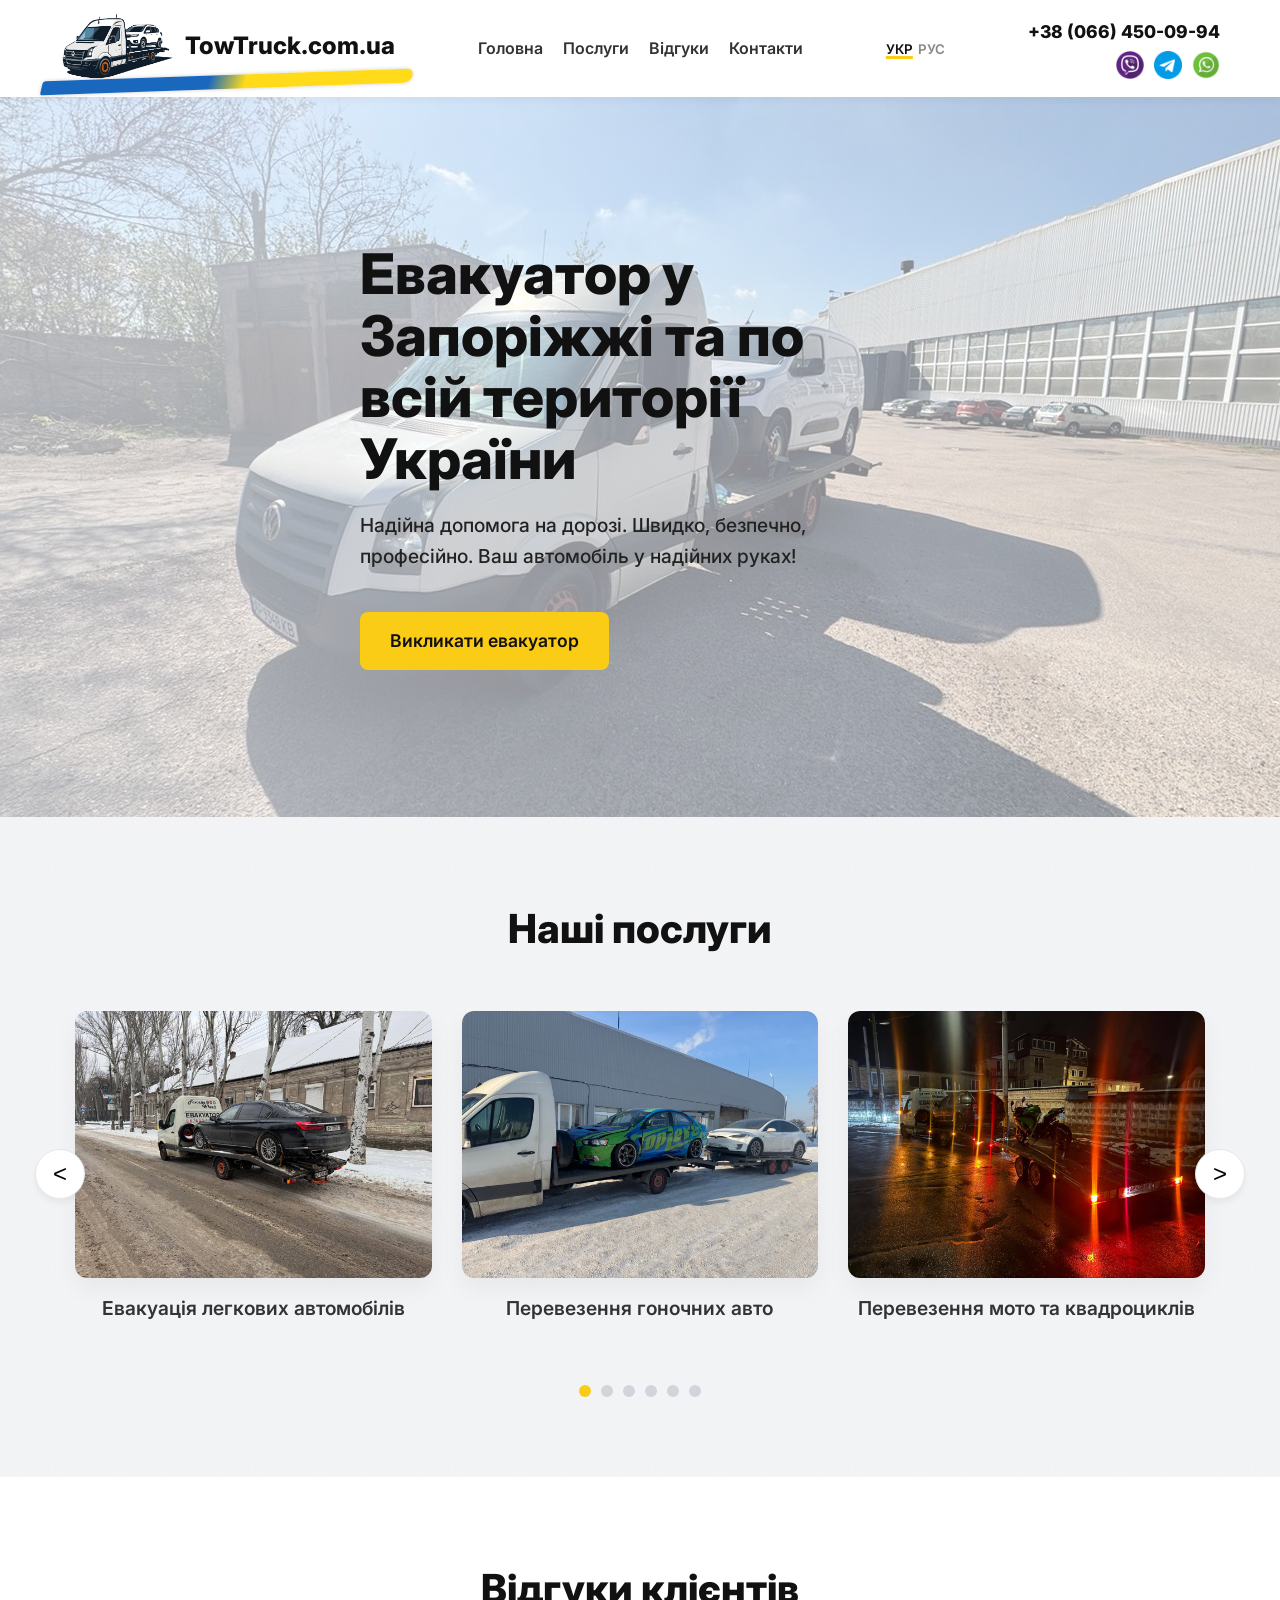
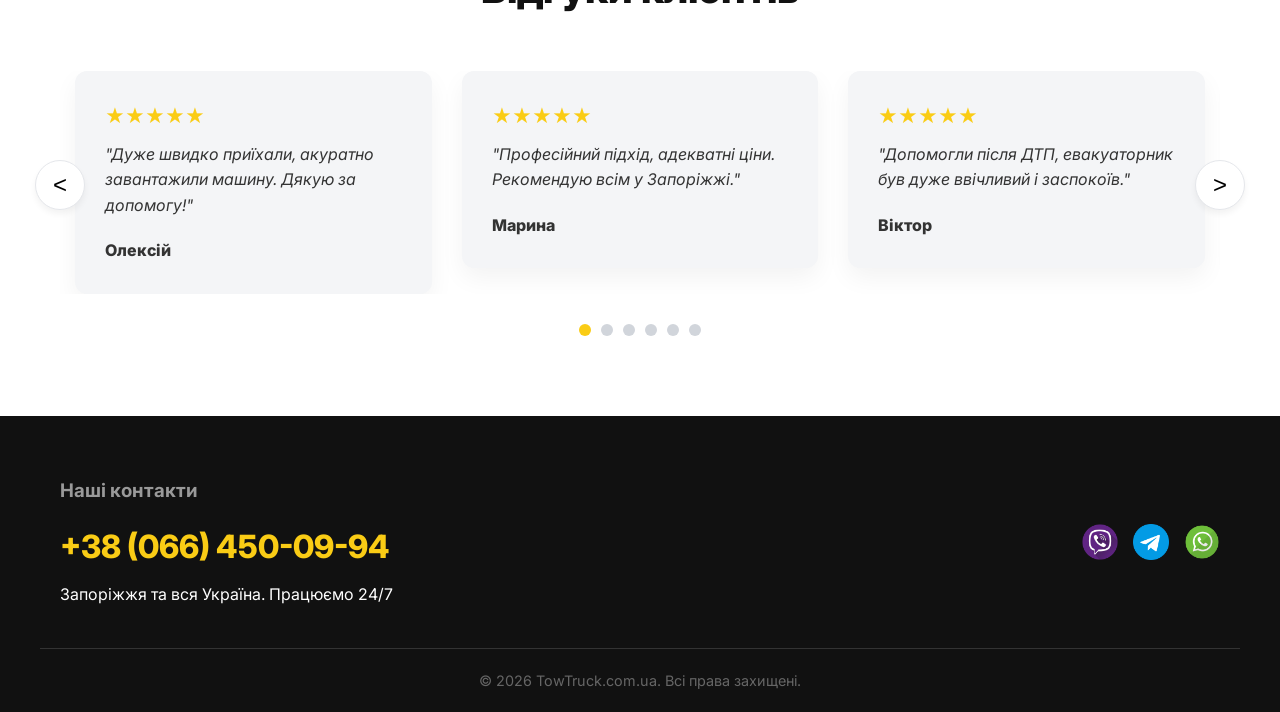
==== index.html @ 2b9e2571 "Add files via upload" ====
<!DOCTYPE html>
<html lang="uk">
<head>
    <meta charset="UTF-8">
    <meta name="viewport" content="width=device-width, initial-scale=1.0">
    <title class="lng-site-title">TowTruck.com.ua - Евакуатор</title>
    <meta name="description" content="Послуги евакуатора в Запоріжжі та Україні. Швидко, недорого, професійно.">
    <link rel="stylesheet" href="css/style.css">
    <link href="https://fonts.googleapis.com/css2?family=Inter:wght@400;600;800&display=swap" rel="stylesheet">
</head>
<body>

    <header class="header">
        <div class="container header-container">
            <a href="#" class="logo-area">
                <img src="img/logo.png" alt="TowTruck Logo" class="logo-img">
                <span class="logo-text">TowTruck.com.ua</span>
                <span class="logo-graffiti"></span>
            </a>
            
            <nav class="nav">
                <a href="#" class="lng-nav-home">Головна</a>
                <a href="#services" class="lng-nav-services">Послуги</a>
                <a href="#reviews" class="lng-nav-reviews">Відгуки</a>
                <a href="#contacts" class="lng-nav-contacts">Контакти</a>
            </nav>

            <div class="lang-switcher">
                <button id="btn-uk" class="lang-btn active">УКР</button>
                <button id="btn-ru" class="lang-btn">РУС</button>
            </div>

            <div class="contacts-block">
                <a href="tel:+380664500994" class="phone-link">+38 (066) 450-09-94</a>
                <div class="social-icons">
                    <a href="viber://chat?number=%2B380664500994" class="social-img-link" aria-label="Viber">
                        <img src="img/viber.png" alt="Viber" class="social-img">
                    </a>
                    <a href="https://t.me/+380664500994" class="social-img-link" aria-label="Telegram" target="_blank">
                        <img src="img/telegram.png" alt="Telegram" class="social-img">
                    </a>
                    <a href="https://wa.me/380664500994" class="social-img-link" aria-label="WhatsApp" target="_blank">
                        <img src="img/whatsapp.png" alt="WhatsApp" class="social-img">
                    </a>
                </div>
            </div>
        </div>
    </header>

    <section class="hero">
        <div class="hero-overlay"></div>
        <div class="container hero-content">
            <h1 class="hero-title lng-hero-title">Евакуатор у Запоріжжі та по всій території України</h1>
            <h2 class="hero-slogan lng-hero-slogan">Надійна допомога на дорозі. Швидко, безпечно, професійно. Ваш автомобіль у надійних руках!</h2>
            <a href="tel:+380664500994" class="btn btn-primary lng-hero-btn">Викликати евакуатор</a>
        </div>
    </section>

    <section id="services" class="services">
        <div class="container">
            <h2 class="section-title lng-services-title">Наші послуги</h2>
            
            <div class="slider-container" data-slides-desktop="3" data-slides-tablet="2" data-slides-mobile="1">
                <button class="slider-arrow prev slider-prev">&lt;</button>
                <div class="slider-wrapper">
                    <div class="slider-track">
                        
                        <div class="slide">
                            <div class="slide-img">
                                <img src="img/evakuaciya-legkovyh-avto.jpg" alt="Евакуація легкових автомобілів">
                            </div>
                            <h3 class="slide-title lng-srv-1">Евакуація легкових автомобілів</h3>
                        </div>
                        
                        <div class="slide">
                            <div class="slide-img">
                                <img src="img/perevozka-gonochnyh-avto.jpg" alt="Перевезення гоночних авто">
                            </div>
                            <h3 class="slide-title lng-srv-2">Перевезення гоночних авто</h3>
                        </div>
                        
                        <div class="slide">
                            <div class="slide-img">
                                <img src="img/perevozka-moto-i-kvadrociklov.jpg" alt="Перевезення мото та квадроциклів">
                            </div>
                            <h3 class="slide-title lng-srv-3">Перевезення мото та квадроциклів</h3>
                        </div>
                        
                        <div class="slide">
                            <div class="slide-img">
                                <img src="img/perevozka-elektromobiley.jpg" alt="Перевезення електромобілів">
                            </div>
                            <h3 class="slide-title lng-srv-4">Перевезення електромобілів до зарядної станції</h3>
                        </div>

                        <div class="slide">
                            <div class="slide-img">
                                <img src="img/perevozka-mikroavtobusov.jpg" alt="Перевезення мікроавтобусів">
                            </div>
                            <h3 class="slide-title lng-srv-5">Перевезення мікроавтобусів</h3>
                        </div>

                        <div class="slide">
                            <div class="slide-img">
                                <img src="img/evakuaciya-avto-posle-dtp.jpg" alt="Евакуація авто після ДТП">
                            </div>
                            <h3 class="slide-title lng-srv-6">Евакуація авто після ДТП</h3>
                        </div>

                    </div>
                </div>
                <button class="slider-arrow next slider-next">&gt;</button>
            </div>
            
            <div class="slider-dots"></div>
        </div>
    </section>

    <section id="reviews" class="reviews">
        <div class="container">
            <h2 class="section-title lng-reviews-title">Відгуки клієнтів</h2>
            
            <div class="slider-container" data-slides-desktop="3" data-slides-tablet="2" data-slides-mobile="1">
                <button class="slider-arrow prev slider-prev">&lt;</button>
                <div class="slider-wrapper">
                    <div class="slider-track">
                        
                        <div class="slide">
                            <div class="review-card">
                                <div class="review-stars">★★★★★</div>
                                <p class="review-text lng-review-1-text">"Дуже швидко приїхали, акуратно завантажили машину. Дякую за допомогу!"</p>
                                <p class="review-author lng-review-1-author">Олексій</p>
                            </div>
                        </div>
                        
                        <div class="slide">
                            <div class="review-card">
                                <div class="review-stars">★★★★★</div>
                                <p class="review-text lng-review-2-text">"Професійний підхід, адекватні ціни. Рекомендую всім у Запоріжжі."</p>
                                <p class="review-author lng-review-2-author">Марина</p>
                            </div>
                        </div>
                        
                        <div class="slide">
                            <div class="review-card">
                                <div class="review-stars">★★★★★</div>
                                <p class="review-text lng-review-3-text">"Допомогли після ДТП, евакуаторник був дуже ввічливий і заспокоїв."</p>
                                <p class="review-author lng-review-3-author">Віктор</p>
                            </div>
                        </div>

                        <div class="slide">
                            <div class="review-card">
                                <div class="review-stars">★★★★★</div>
                                <p class="review-text lng-review-4-text">"Витягли машину з кювету вночі. Величезне спасибі за оперативність!"</p>
                                <p class="review-author lng-review-4-author">Дмитро</p>
                            </div>
                        </div>

                        <div class="slide">
                            <div class="review-card">
                                <div class="review-stars">★★★★★</div>
                                <p class="review-text lng-review-5-text">"Швидка подача, водій знає свою справу. Ціна приємно здивувала."</p>
                                <p class="review-author lng-review-5-author">Олена</p>
                            </div>
                        </div>

                        <div class="slide">
                            <div class="review-card">
                                <div class="review-stars">★★★★★</div>
                                <p class="review-text lng-review-6-text">"Перевозили мікроавтобус до СТО. Все пройшло гладко та без проблем."</p>
                                <p class="review-author lng-review-6-author">Андрій</p>
                            </div>
                        </div>

                    </div>
                </div>
                <button class="slider-arrow next slider-next">&gt;</button>
            </div>
            
            <div class="slider-dots"></div>
        </div>
    </section>

    <footer id="contacts" class="footer">
        <div class="container footer-container">
            <div class="footer-info">
                <h3 class="lng-footer-contacts">Наші контакти</h3>
                <a href="tel:+380664500994" class="phone-link-large">+38 (066) 450-09-94</a>
                <p>Запоріжжя та вся Україна. Працюємо 24/7</p>
            </div>
            <div class="footer-social">
                <a href="viber://chat?number=%2B380664500994" class="social-img-link"><img src="img/viber.png" alt="Viber" class="social-img"></a>
                <a href="https://t.me/+380664500994" class="social-img-link" target="_blank"><img src="img/telegram.png" alt="Telegram" class="social-img"></a>
                <a href="https://wa.me/380664500994" class="social-img-link" target="_blank"><img src="img/whatsapp.png" alt="WhatsApp" class="social-img"></a>
            </div>
        </div>
        <div class="copyright">
            <p>&copy; 2026 TowTruck.com.ua. Всі права захищені.</p>
        </div>
    </footer>

    <script src="js/lang.js"></script>
    <script src="js/script.js"></script>
</body>
</html>
---- css/style.css ----
:root {
    --bg-color: #f4f5f7; /* Светло-серый, похожий на асфальт */
    --text-color: #333333;
    --primary-color: #facc15; /* Желтый цвет типичный для эвакуаторов/помощи */
    --primary-hover: #eab308;
    --white: #ffffff;
    --border-color: #e5e7eb;
    --card-shadow: 0 10px 25px rgba(0,0,0,0.05);
    
    /* Social Colors */
    --viber-color: #7360f2;
    --telegram-color: #0088cc;
    --whatsapp-color: #25d366;
}

* {
    margin: 0;
    padding: 0;
    box-sizing: border-box;
}

body {
    font-family: 'Inter', sans-serif;
    background-color: var(--bg-color);
    color: var(--text-color);
    line-height: 1.6;
    background-image: url("data:image/svg+xml,%3Csvg width='100' height='100' viewBox='0 0 100 100' xmlns='http://www.w3.org/2000/svg'%3E%3Cfilter id='noise'%3E%3CfeTurbulence type='fractalNoise' baseFrequency='0.8' numOctaves='4' stitchTiles='stitch'/%3E%3C/filter%3E%3Crect width='100' height='100' filter='url(%23noise)' opacity='0.05'/%3E%3C/svg%3E");
    /* Легкий текстурный фон асфальта SVG */
}

a {
    text-decoration: none;
    color: inherit;
}

.container {
    width: 100%;
    max-width: 1200px;
    margin: 0 auto;
    padding: 0 20px;
}

/* Header */
.header {
    background-color: rgba(255, 255, 255, 0.95);
    backdrop-filter: blur(10px);
    position: sticky;
    top: 0;
    z-index: 100;
    box-shadow: 0 2px 10px rgba(0,0,0,0.05);
    padding: 10px 0;
}

.header-container {
    display: flex;
    justify-content: space-between;
    align-items: center;
}

.logo-area {
    display: flex;
    align-items: center;
    gap: 10px;
    position: relative;
    padding-bottom: 5px;
    text-decoration: none;
}

.logo-graffiti {
    position: absolute;
    bottom: -2px;
    left: -5%;
    width: 110%;
    height: 14px;
    /* Ярко синяя слева, ярко желтая справа */
    background: linear-gradient(95deg, #0057b7 45%, #ffd700 55%);
    transform: skewX(-15deg) rotate(-2deg);
    border-radius: 3px 8px 8px 3px;
    opacity: 0.9;
    box-shadow: 0 0 4px rgba(0,0,0,0.2);
    z-index: -1;
}

.logo-img {
    height: 4.5rem;
    width: auto;
    object-fit: contain;
}

.logo-text {
    font-size: 1.5rem;
    font-weight: 800;
    color: #111;
}

.nav {
    display: flex;
    gap: 20px;
}

.nav a {
    font-weight: 600;
    transition: color 0.3s;
}

.nav a:hover {
    color: var(--primary-hover);
}

.lang-switcher {
    display: flex;
    gap: 5px;
}

.lang-btn {
    background: none;
    border: none;
    cursor: pointer;
    font-weight: 600;
    font-family: 'Inter', sans-serif;
    color: #888;
    transition: color 0.3s;
}

.lang-btn.active {
    color: #111;
    text-decoration: underline;
    text-decoration-color: var(--primary-color);
    text-decoration-thickness: 3px;
}

.contacts-block {
    display: flex;
    flex-direction: column;
    align-items: flex-end;
}

.phone-link {
    font-weight: 800;
    font-size: 1.1rem;
    color: #111;
}

.social-icons {
    display: flex;
    gap: 10px;
    margin-top: 5px;
}

.social-img-link {
    display: flex;
    align-items: center;
    justify-content: center;
    transition: transform 0.3s;
}

.social-img-link:hover {
    transform: scale(1.1);
}

.social-img {
    width: 28px;
    height: 28px;
    object-fit: contain;
}

/* Hero Section */
.hero {
    position: relative;
    height: 80vh;
    min-height: 500px;
    display: flex;
    align-items: center;
    background-image: url('../img/evakuator-zaporozhye-ukraina-bg.jpg');
    background-size: cover;
    background-position: center;
}

.hero-overlay {
    position: absolute;
    top: 0; left: 0; right: 0; bottom: 0;
    /* Уменьшено на 30%: 0.95 -> ~0.665, 0.7 -> ~0.49 */
    background: linear-gradient(to right, rgba(255,255,255,0.665) 0%, rgba(255,255,255,0.49) 100%);
    /* Светлое затенение для соответствия светлой теме */
}

.hero-content {
    position: relative;
    z-index: 1;
    max-width: 600px;
}

.hero-title {
    font-size: 3.5rem;
    font-weight: 800;
    line-height: 1.1;
    margin-bottom: 20px;
    color: #111;
}

.hero-slogan {
    font-size: 1.2rem;
    font-weight: 500;
    margin-bottom: 40px;
    color: #222;
}

.btn {
    display: inline-block;
    padding: 15px 30px;
    font-size: 1.1rem;
    font-weight: 600;
    border-radius: 8px;
    transition: background-color 0.3s, transform 0.2s;
    cursor: pointer;
    text-align: center;
    border: none;
}

.btn-primary {
    background-color: var(--primary-color);
    color: #111;
}

.btn-primary:hover {
    background-color: var(--primary-hover);
    transform: translateY(-2px);
}

/* Sections */
section {
    padding: 80px 0;
}

.section-title {
    text-align: center;
    font-size: 2.5rem;
    font-weight: 800;
    margin-bottom: 50px;
    color: #111;
}

/* Slider */
.slider-container {
    position: relative;
    display: flex;
    align-items: center;
}

.slider-wrapper {
    overflow: hidden;
    width: 100%;
}

.slider-track {
    display: flex;
    transition: transform 0.5s ease-in-out;
}

.slide {
    min-width: 33.333%;
    padding: 0 15px;
}

.slide-img {
    border-radius: 12px;
    overflow: hidden;
    margin-bottom: 15px;
    box-shadow: var(--card-shadow);
    background: var(--white);
    aspect-ratio: 4/3;
}

.slide-img img {
    width: 100%;
    height: 100%;
    object-fit: cover;
    transition: transform 0.3s;
}

.slide:hover .slide-img img {
    transform: scale(1.05);
}

.slide-title {
    font-size: 1.2rem;
    font-weight: 600;
    text-align: center;
}

.slider-arrow {
    background: var(--white);
    border: 1px solid var(--border-color);
    width: 50px;
    height: 50px;
    border-radius: 50%;
    display: flex;
    align-items: center;
    justify-content: center;
    cursor: pointer;
    font-size: 1.5rem;
    box-shadow: 0 4px 6px rgba(0,0,0,0.05);
    z-index: 10;
    transition: background 0.3s, color 0.3s;
    position: absolute;
    top: 40%;
}

.slider-arrow:hover {
    background: var(--primary-color);
    border-color: var(--primary-color);
}

.slider-arrow.prev { left: -25px; }
.slider-arrow.next { right: -25px; }

.slider-dots {
    display: flex;
    justify-content: center;
    gap: 10px;
    margin-top: 30px;
}

.dot {
    width: 12px;
    height: 12px;
    border-radius: 50%;
    background-color: #d1d5db;
    cursor: pointer;
    transition: background 0.3s;
}

.dot.active {
    background-color: var(--primary-color);
}

/* Reviews */
.reviews {
    background-color: var(--white);
}

.review-card {
    background: var(--bg-color);
    padding: 30px;
    border-radius: 12px;
    box-shadow: var(--card-shadow);
}

.review-stars {
    color: var(--primary-color);
    font-size: 1.2rem;
    margin-bottom: 10px;
}

.review-text {
    font-style: italic;
    margin-bottom: 20px;
}

.review-author {
    font-weight: 800;
}

/* Footer */
.footer {
    background-color: #111;
    color: #fff;
    padding: 60px 0 20px;
}

.footer-container {
    display: flex;
    justify-content: space-between;
    align-items: center;
    border-bottom: 1px solid #333;
    padding-bottom: 40px;
    margin-bottom: 20px;
}

.footer-info h3 {
    margin-bottom: 15px;
    color: #999;
}

.phone-link-large {
    display: block;
    font-size: 2rem;
    font-weight: 800;
    margin-bottom: 10px;
    color: var(--primary-color);
}

.footer-social {
    display: flex;
    gap: 15px;
}

.footer-social .social-img {
    width: 36px;
    height: 36px;
    object-fit: contain;
}

.copyright {
    text-align: center;
    color: #666;
    font-size: 0.9rem;
}

/* Responsive */
@media (max-width: 992px) {
    .slide { min-width: 50%; }
    .hero-title { font-size: 2.5rem; }
}

@media (max-width: 768px) {
    .header-container { flex-direction: column; gap: 15px; }
    .nav { margin-bottom: 10px; flex-wrap: wrap; justify-content: center; }
    .contacts-block { align-items: center; }
    .slide { min-width: 100%; }
    .slider-arrow { display: none; }
    .footer-container { flex-direction: column; text-align: center; gap: 30px; }
}
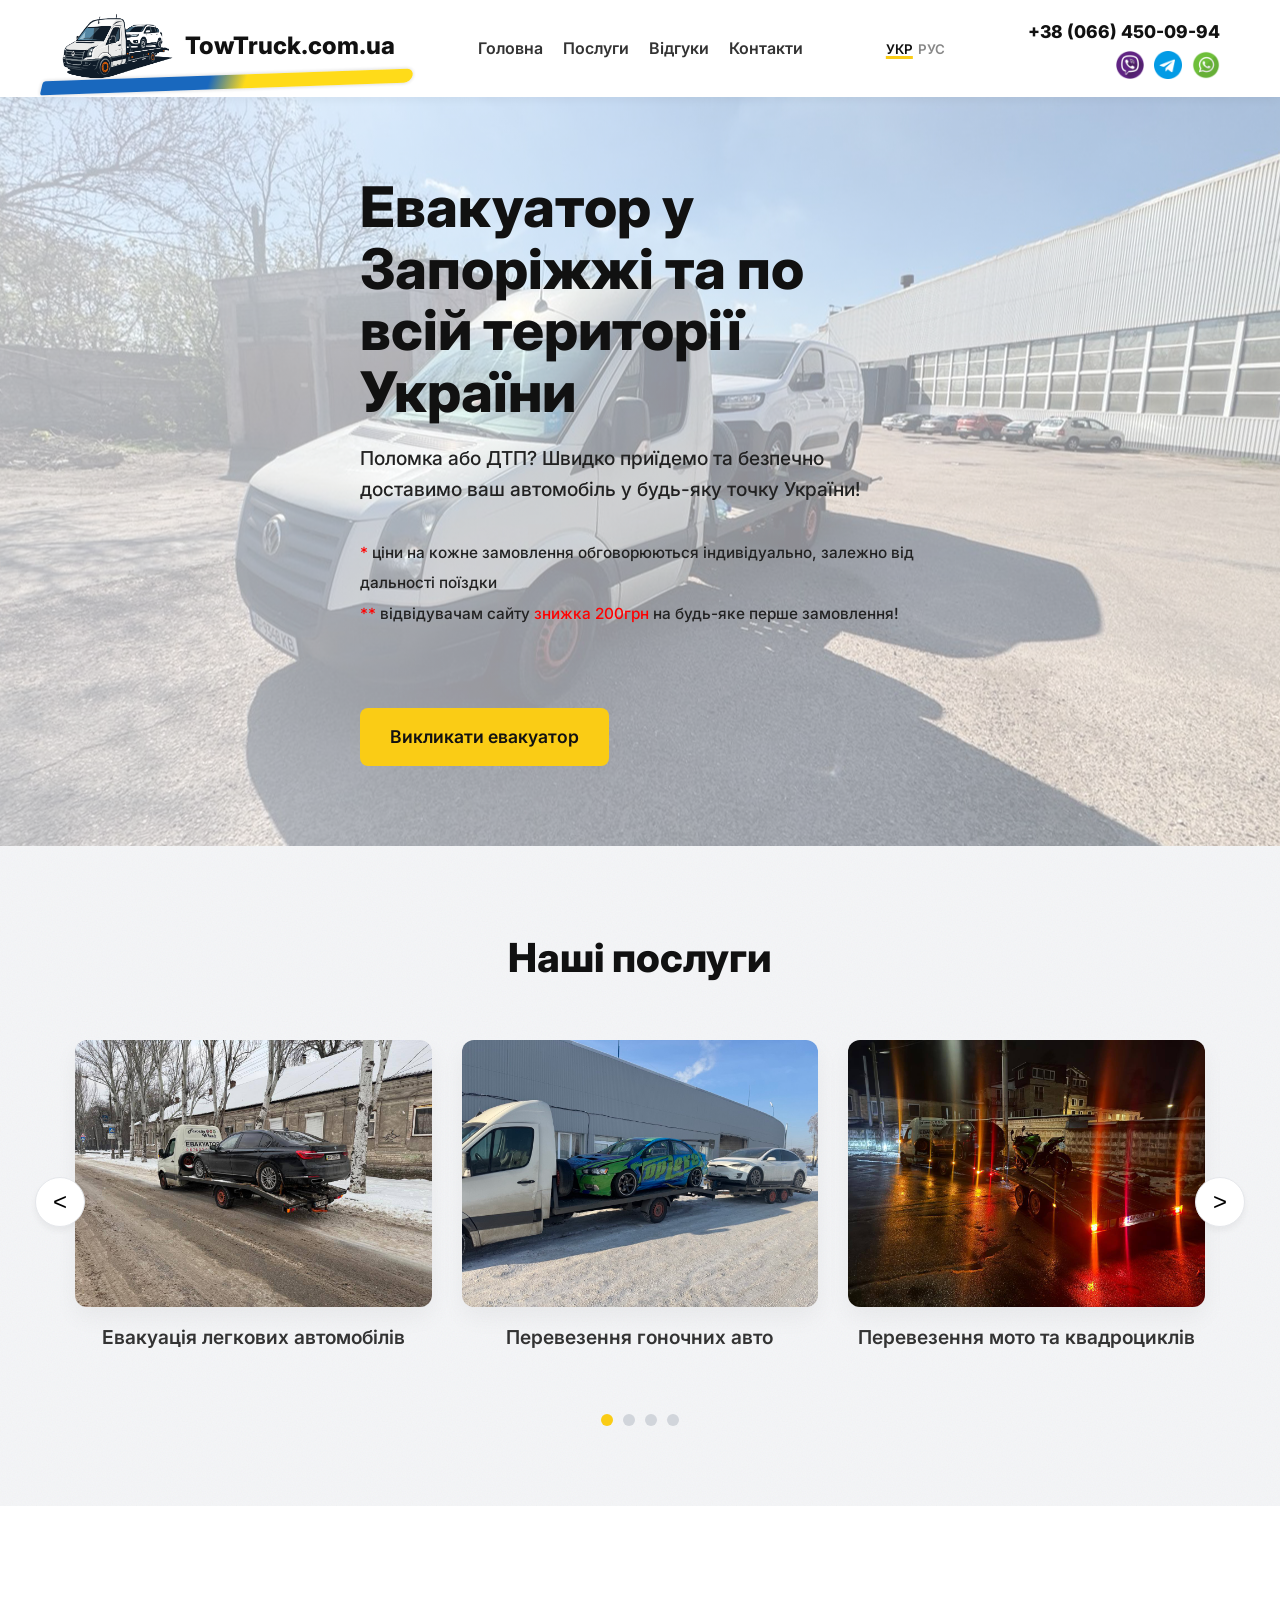
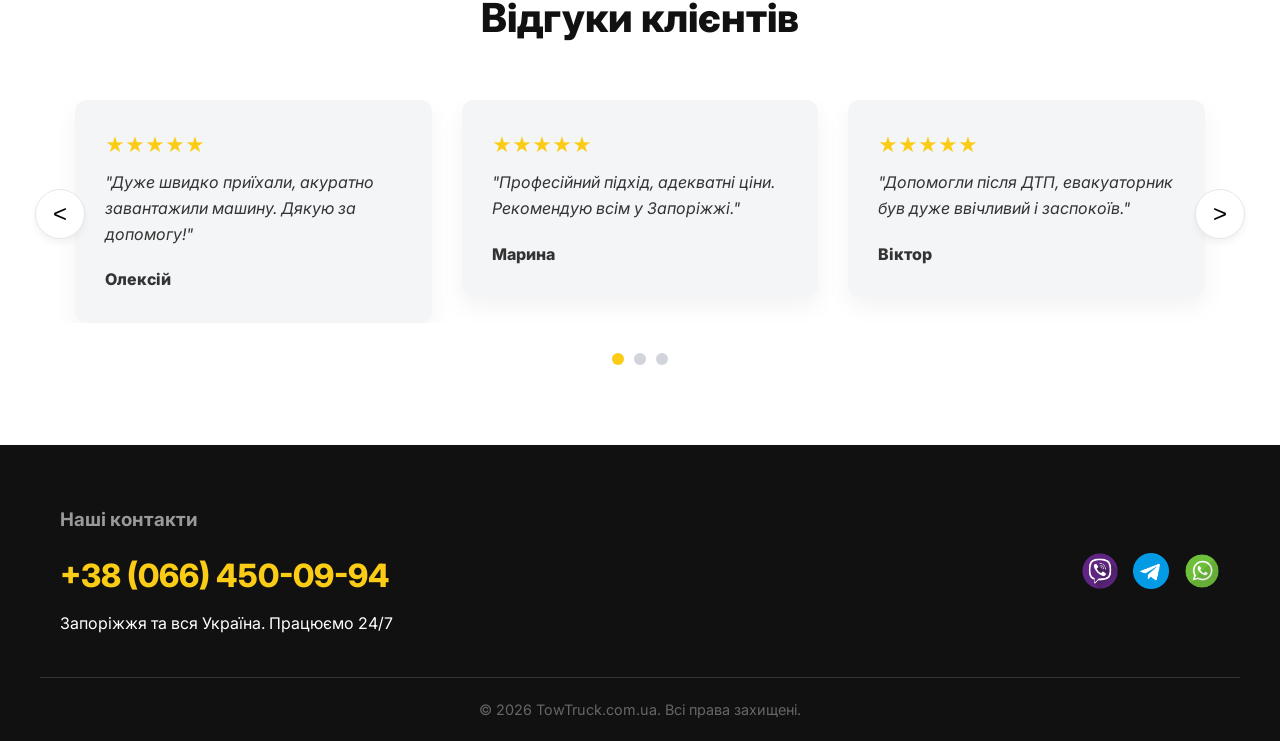
==== commit d6e46103: "Add files via upload" ====
--- a/index.html
+++ b/index.html
@@ -51,7 +51,7 @@
         <div class="hero-overlay"></div>
         <div class="container hero-content">
             <h1 class="hero-title lng-hero-title">Евакуатор у Запоріжжі та по всій території України</h1>
-            <h2 class="hero-slogan lng-hero-slogan">Надійна допомога на дорозі. Швидко, безпечно, професійно. Ваш автомобіль у надійних руках!</h2>
+            <h2 class="hero-slogan lng-hero-slogan">Поломка або ДТП? Швидко приїдемо та безпечно доставимо ваш автомобіль у будь-яку точку України!<br><br><span style="font-size: 0.8em;"><span style="color: red;">*</span> ціни на кожне замовлення обговорюються індивідуально, залежно від дальності поїздки<br><span style="color: red;">**</span> відвідувачам сайту <span style="color: red;">знижка 200грн</span> на будь-яке перше замовлення!</span></h2>
             <a href="tel:+380664500994" class="btn btn-primary lng-hero-btn">Викликати евакуатор</a>
         </div>
     </section>
@@ -152,14 +152,6 @@
                         <div class="slide">
                             <div class="review-card">
                                 <div class="review-stars">★★★★★</div>
-                                <p class="review-text lng-review-4-text">"Витягли машину з кювету вночі. Величезне спасибі за оперативність!"</p>
-                                <p class="review-author lng-review-4-author">Дмитро</p>
-                            </div>
-                        </div>
-
-                        <div class="slide">
-                            <div class="review-card">
-                                <div class="review-stars">★★★★★</div>
                                 <p class="review-text lng-review-5-text">"Швидка подача, водій знає свою справу. Ціна приємно здивувала."</p>
                                 <p class="review-author lng-review-5-author">Олена</p>
                             </div>
--- a/css/style.css
+++ b/css/style.css
@@ -49,6 +49,7 @@
     z-index: 100;
     box-shadow: 0 2px 10px rgba(0,0,0,0.05);
     padding: 10px 0;
+    transition: transform 0.3s ease;
 }
 
 .header-container {
@@ -167,10 +168,8 @@
 /* Hero Section */
 .hero {
     position: relative;
-    height: 80vh;
-    min-height: 500px;
-    display: flex;
-    align-items: center;
+    padding-top: 80px;
+    padding-bottom: 80px;
     background-image: url('../img/evakuator-zaporozhye-ukraina-bg.jpg');
     background-size: cover;
     background-position: center;
@@ -188,6 +187,7 @@
     position: relative;
     z-index: 1;
     max-width: 600px;
+    margin: 0 auto;
 }
 
 .hero-title {
@@ -201,7 +201,7 @@
 .hero-slogan {
     font-size: 1.2rem;
     font-weight: 500;
-    margin-bottom: 40px;
+    margin-bottom: 80px;
     color: #222;
 }
 
@@ -250,6 +250,7 @@
 .slider-wrapper {
     overflow: hidden;
     width: 100%;
+    touch-action: pan-y;
 }
 
 .slider-track {
@@ -276,6 +277,8 @@
     height: 100%;
     object-fit: cover;
     transition: transform 0.3s;
+    user-select: none;
+    -webkit-user-drag: none;
 }
 
 .slide:hover .slide-img img {
@@ -306,7 +309,14 @@
     top: 40%;
 }
 
-.slider-arrow:hover {
+@media (hover: hover) {
+    .slider-arrow:hover {
+        background: var(--primary-color);
+        border-color: var(--primary-color);
+    }
+}
+
+.slider-arrow:active {
     background: var(--primary-color);
     border-color: var(--primary-color);
 }
@@ -418,6 +428,12 @@
     .nav { margin-bottom: 10px; flex-wrap: wrap; justify-content: center; }
     .contacts-block { align-items: center; }
     .slide { min-width: 100%; }
-    .slider-arrow { display: none; }
+    .slider-arrow {
+        width: 40px;
+        height: 40px;
+        font-size: 1.2rem;
+    }
+    .slider-arrow.prev { left: -10px; }
+    .slider-arrow.next { right: -10px; }
     .footer-container { flex-direction: column; text-align: center; gap: 30px; }
 }
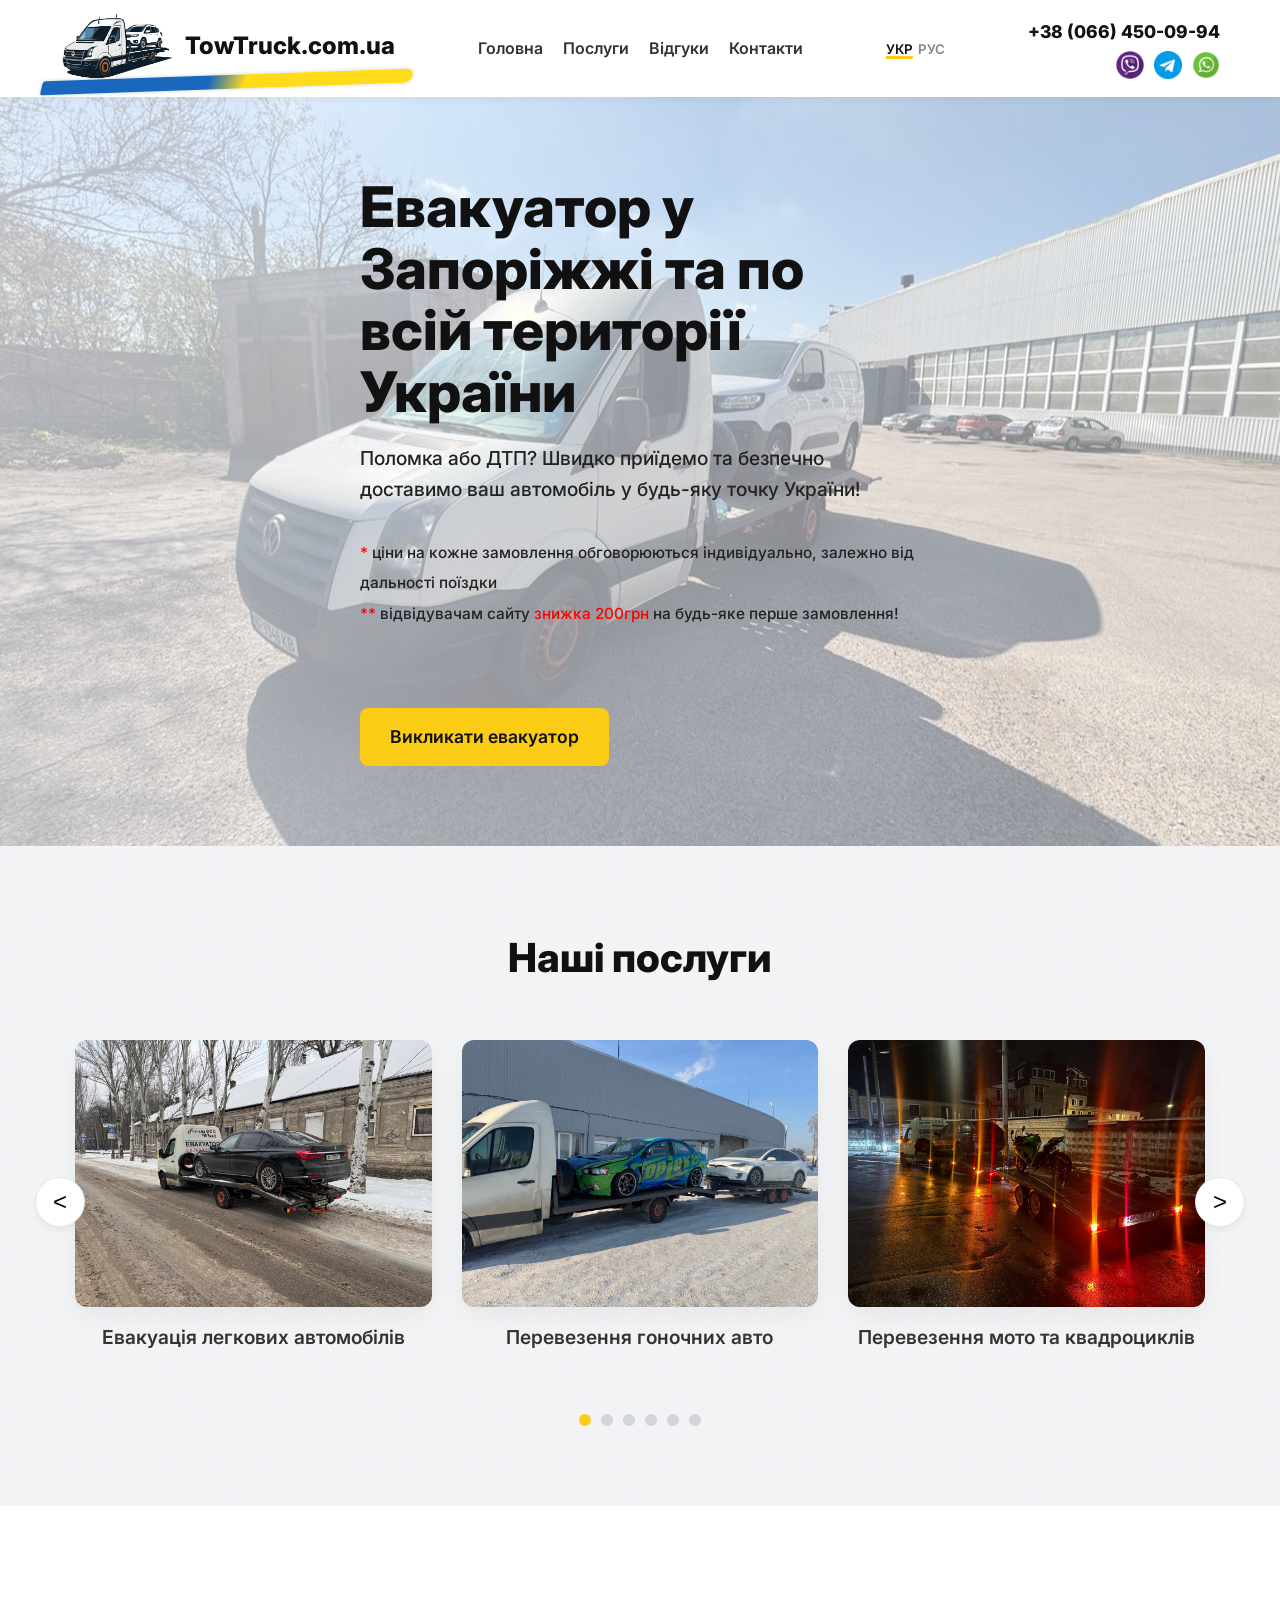
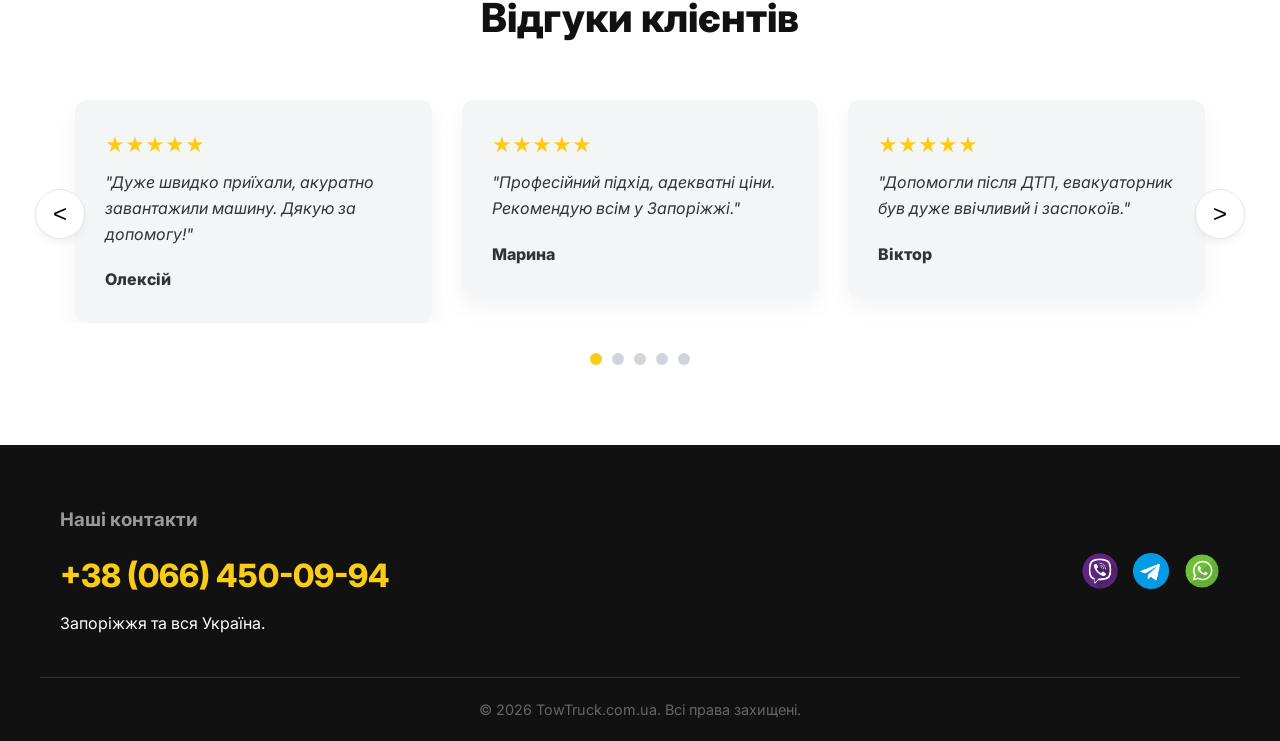
==== commit 1ac07472: "Add files via upload" ====
--- a/index.html
+++ b/index.html
@@ -179,7 +179,7 @@
             <div class="footer-info">
                 <h3 class="lng-footer-contacts">Наші контакти</h3>
                 <a href="tel:+380664500994" class="phone-link-large">+38 (066) 450-09-94</a>
-                <p>Запоріжжя та вся Україна. Працюємо 24/7</p>
+                <p>Запоріжжя та вся Україна.</p>
             </div>
             <div class="footer-social">
                 <a href="viber://chat?number=%2B380664500994" class="social-img-link"><img src="img/viber.png" alt="Viber" class="social-img"></a>
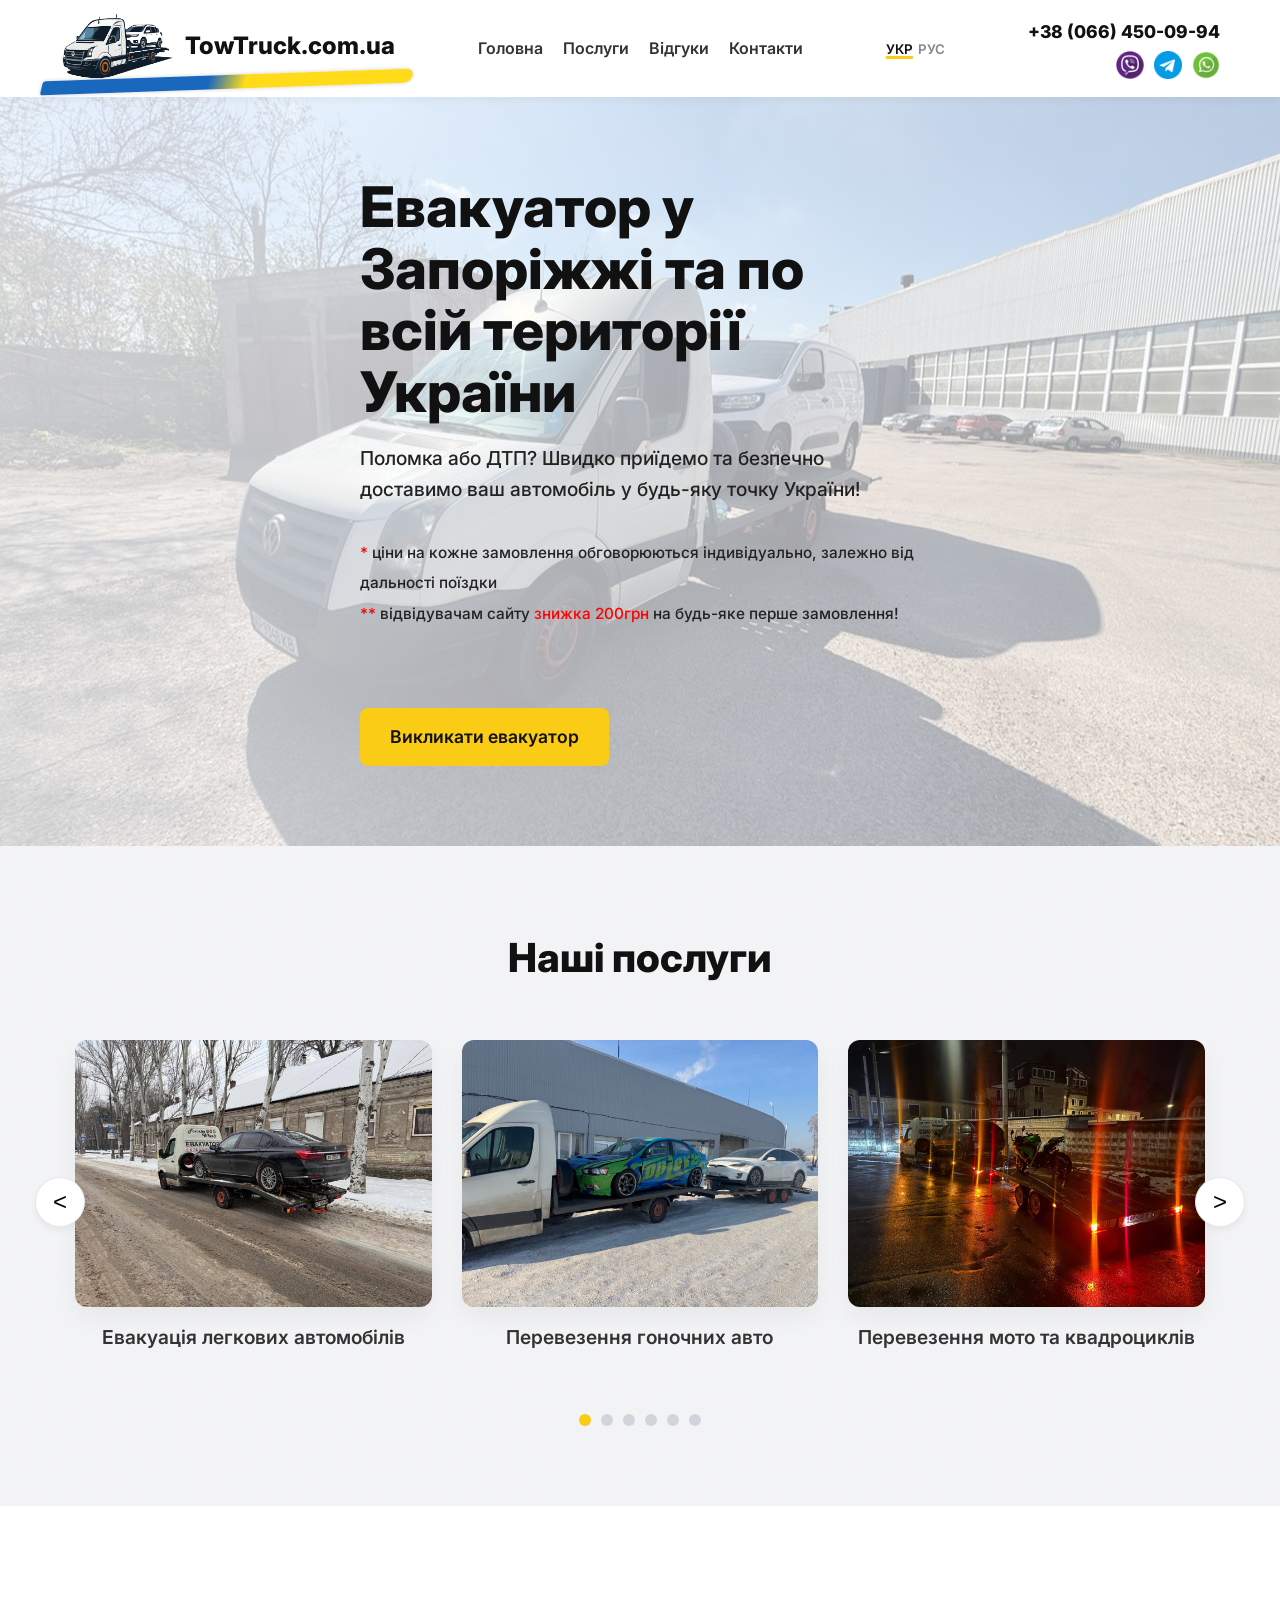
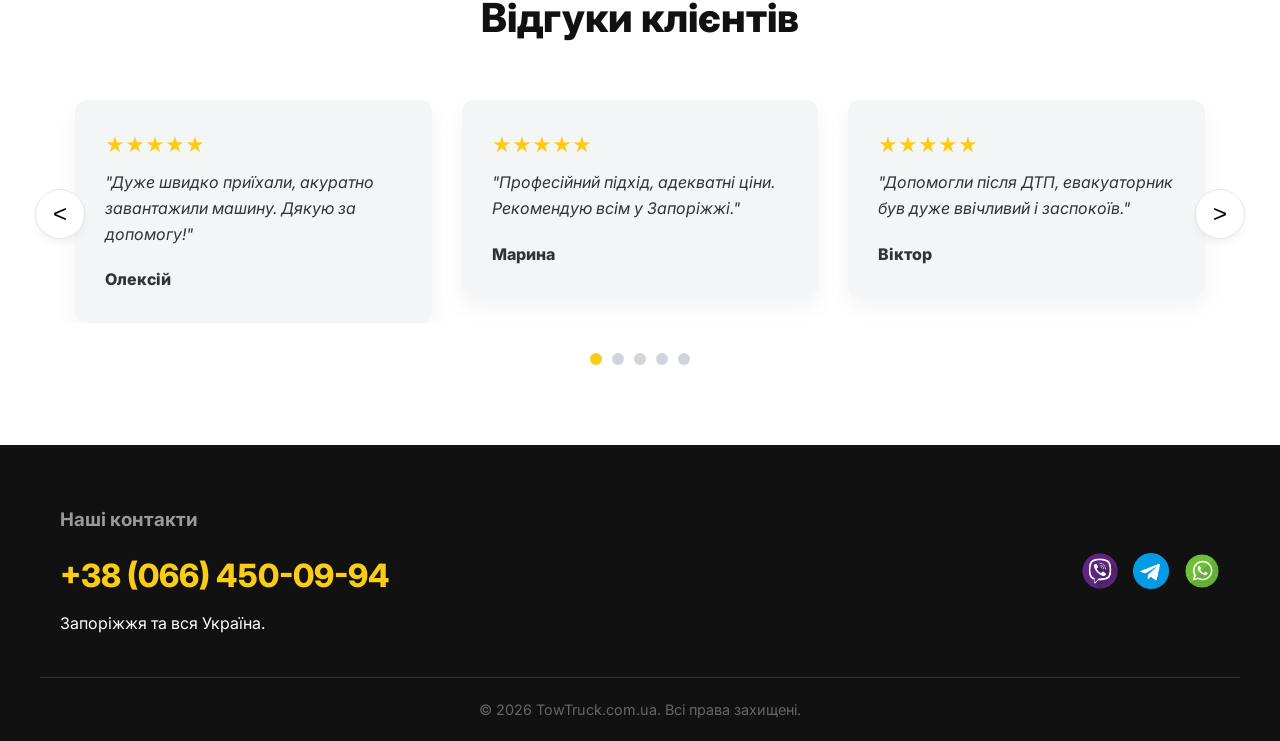
==== commit ab2868d0: "Add files via upload" ====
--- a/index.html
+++ b/index.html
@@ -179,7 +179,7 @@
             <div class="footer-info">
                 <h3 class="lng-footer-contacts">Наші контакти</h3>
                 <a href="tel:+380664500994" class="phone-link-large">+38 (066) 450-09-94</a>
-                <p>Запоріжжя та вся Україна.</p>
+                <p class="lng-footer-location">Запоріжжя та вся Україна.</p>
             </div>
             <div class="footer-social">
                 <a href="viber://chat?number=%2B380664500994" class="social-img-link"><img src="img/viber.png" alt="Viber" class="social-img"></a>
--- a/css/style.css
+++ b/css/style.css
@@ -178,8 +178,8 @@
 .hero-overlay {
     position: absolute;
     top: 0; left: 0; right: 0; bottom: 0;
-    /* Уменьшено на 30%: 0.95 -> ~0.665, 0.7 -> ~0.49 */
-    background: linear-gradient(to right, rgba(255,255,255,0.665) 0%, rgba(255,255,255,0.49) 100%);
+    /* Увеличение непрозрачности на 10% (0.665 -> 0.765, 0.49 -> 0.59) */
+    background: linear-gradient(to right, rgba(255, 255, 255, 0.765) 0%, rgba(255, 255, 255, 0.59) 100%);
     /* Светлое затенение для соответствия светлой теме */
 }
 
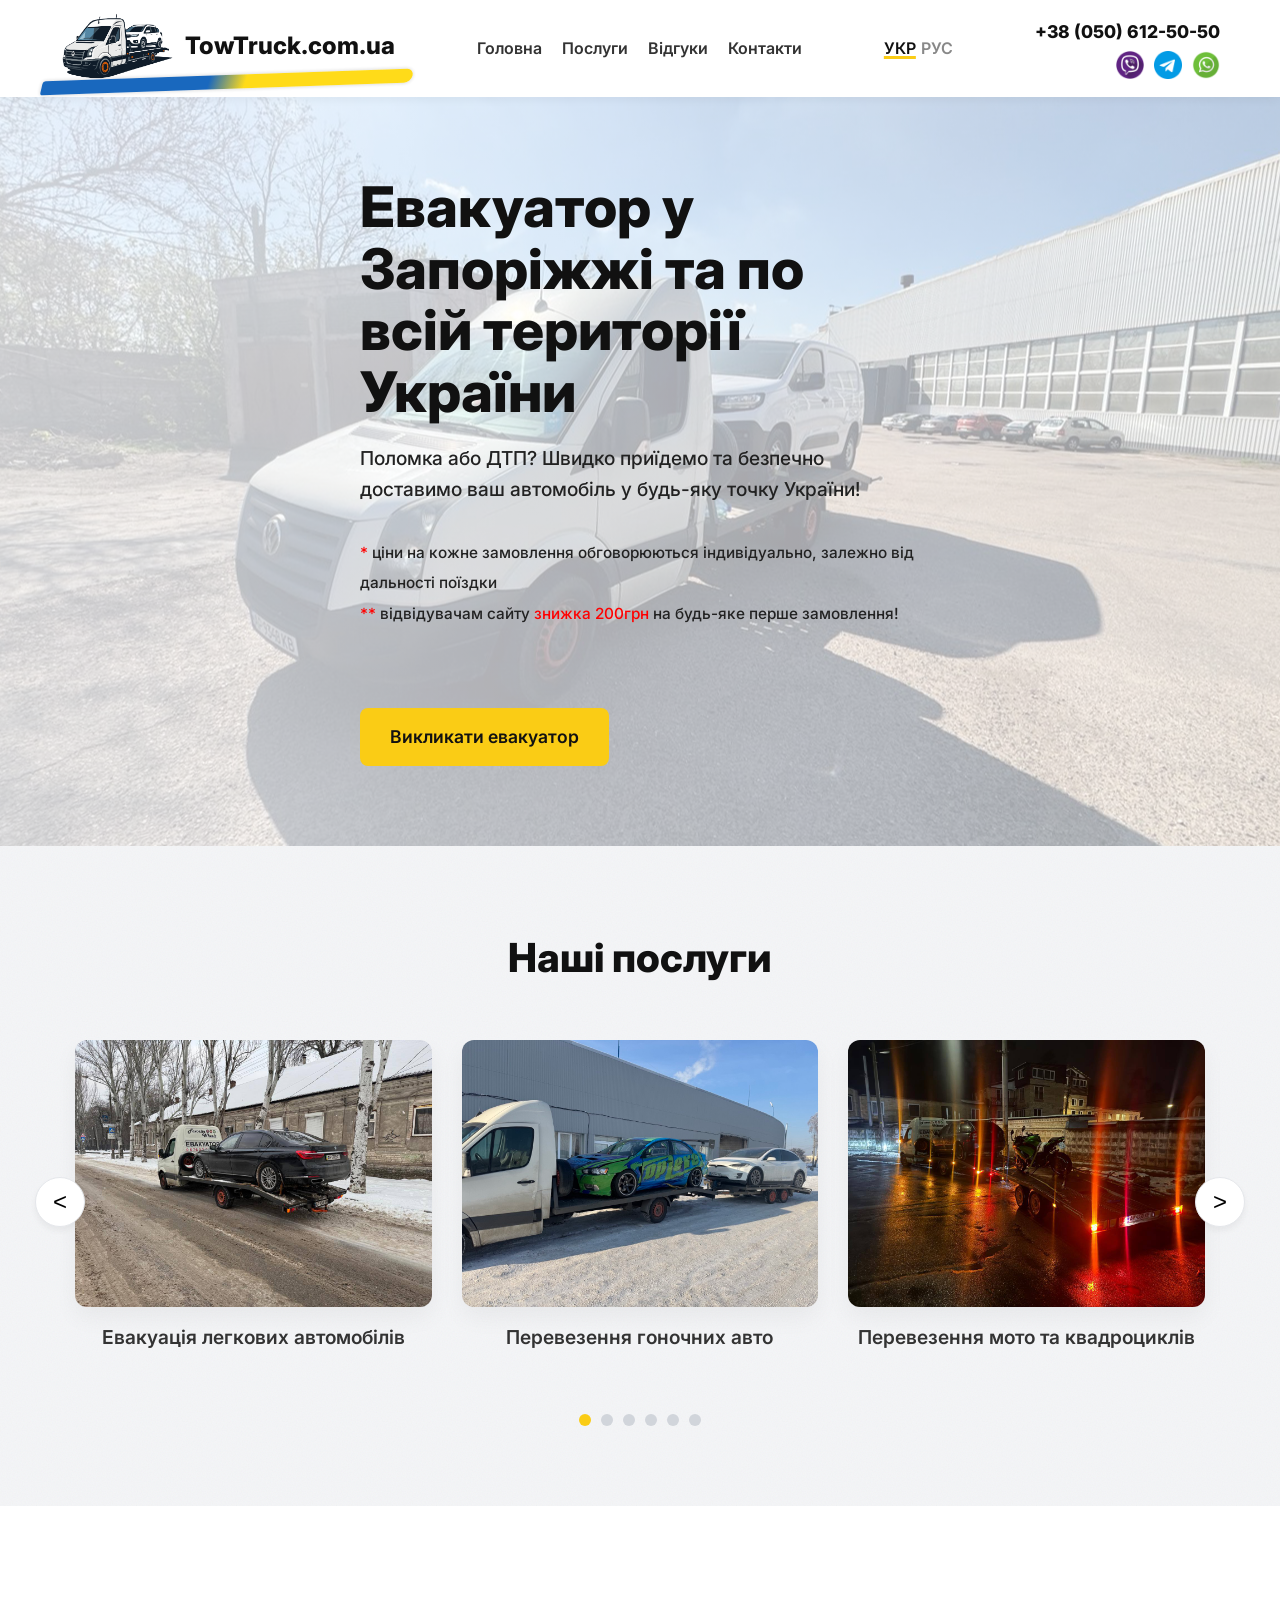
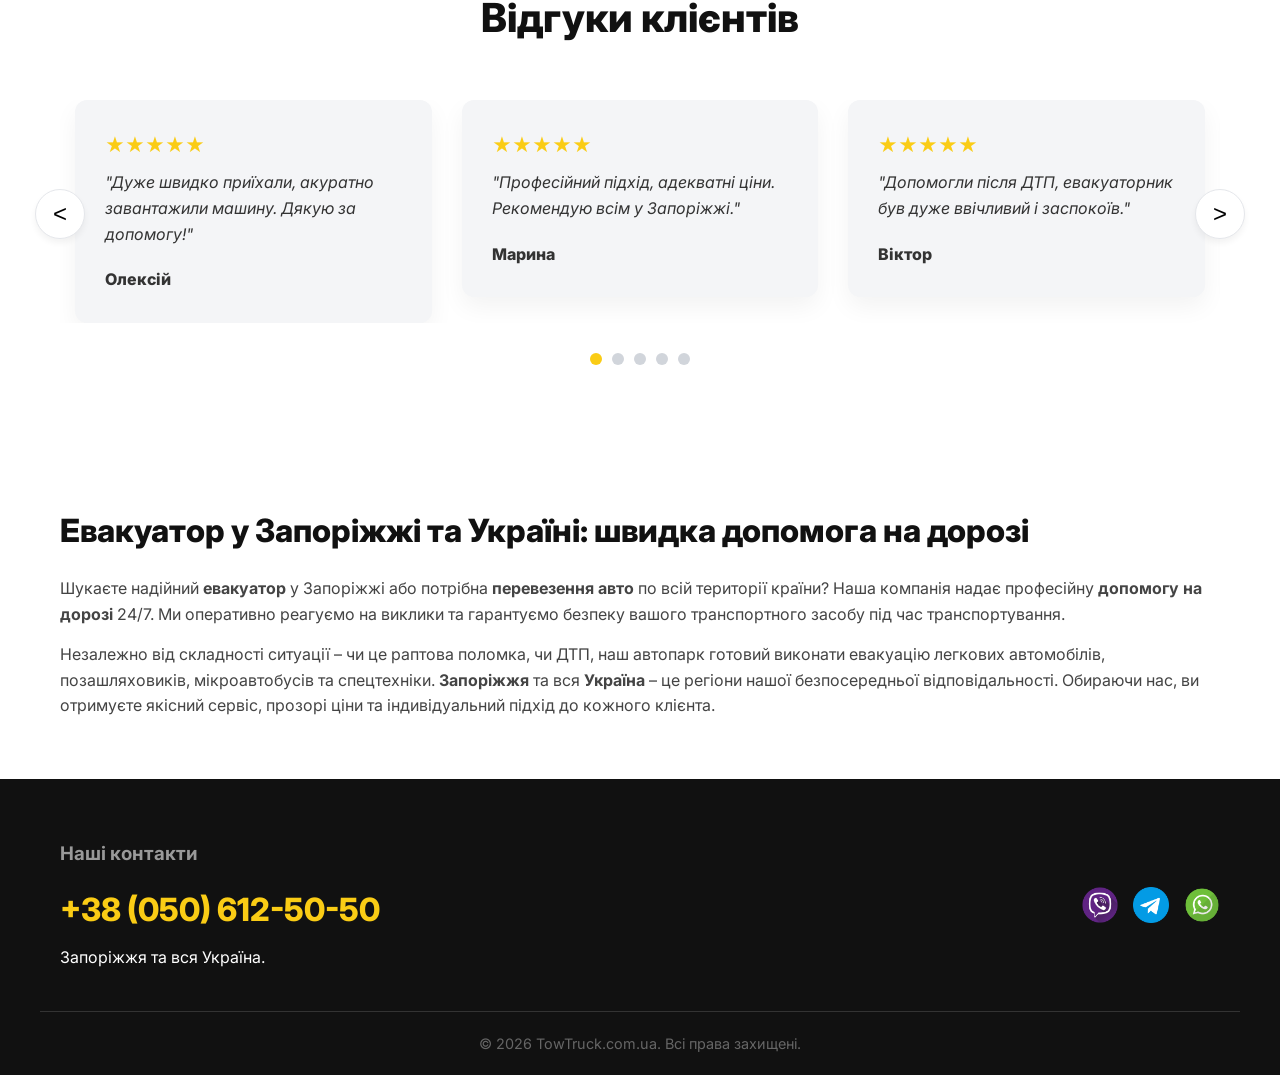
==== commit 0945370c: "Add files via upload" ====
--- a/index.html
+++ b/index.html
@@ -3,8 +3,30 @@
 <head>
     <meta charset="UTF-8">
     <meta name="viewport" content="width=device-width, initial-scale=1.0">
-    <title class="lng-site-title">TowTruck.com.ua - Евакуатор</title>
-    <meta name="description" content="Послуги евакуатора в Запоріжжі та Україні. Швидко, недорого, професійно.">
+    <title>TowTruck.com.ua - Евакуатор в Запоріжжі та по всій території України</title>
+    <meta name="description" content="Послуги евакуатора у Запоріжжі та по Україні. Швидка подача, перевезення авто після ДТП, мотоциклів, мікроавтобусів.">
+    
+    <link rel="canonical" href="https://towtruck.com.ua/">
+    <link rel="alternate" hreflang="uk" href="https://towtruck.com.ua/">
+    <link rel="alternate" hreflang="ru" href="https://towtruck.com.ua/ru/">
+
+    <meta property="og:title" content="TowTruck.com.ua - Евакуатор в Запоріжжі та по всій території України">
+    <meta property="og:description" content="Послуги евакуатора у Запоріжжі та по Україні. Швидка подача, перевезення авто після ДТП, мотоциклів, мікроавтобусів.">
+    <meta property="og:image" content="https://towtruck.com.ua/img/logo.png">
+    <meta property="og:url" content="https://towtruck.com.ua/">
+    <meta property="og:type" content="website">
+
+    <script type="application/ld+json">
+    {
+      "@context": "https://schema.org",
+      "@type": "AutomotiveBusiness",
+      "name": "TowTruck.com.ua",
+      "telephone": "+380506125050",
+      "areaServed": "Ukraine",
+      "url": "https://towtruck.com.ua/"
+    }
+    </script>
+
     <link rel="stylesheet" href="css/style.css">
     <link href="https://fonts.googleapis.com/css2?family=Inter:wght@400;600;800&display=swap" rel="stylesheet">
 </head>
@@ -12,34 +34,34 @@
 
     <header class="header">
         <div class="container header-container">
-            <a href="#" class="logo-area">
+            <a href="/" class="logo-area">
                 <img src="img/logo.png" alt="TowTruck Logo" class="logo-img">
                 <span class="logo-text">TowTruck.com.ua</span>
                 <span class="logo-graffiti"></span>
             </a>
             
             <nav class="nav">
-                <a href="#" class="lng-nav-home">Головна</a>
-                <a href="#services" class="lng-nav-services">Послуги</a>
-                <a href="#reviews" class="lng-nav-reviews">Відгуки</a>
-                <a href="#contacts" class="lng-nav-contacts">Контакти</a>
+                <a href="/">Головна</a>
+                <a href="#services">Послуги</a>
+                <a href="#reviews">Відгуки</a>
+                <a href="#contacts">Контакти</a>
             </nav>
 
             <div class="lang-switcher">
-                <button id="btn-uk" class="lang-btn active">УКР</button>
-                <button id="btn-ru" class="lang-btn">РУС</button>
+                <a href="/" class="lang-btn active">УКР</a>
+                <a href="/ru/" class="lang-btn">РУС</a>
             </div>
 
             <div class="contacts-block">
-                <a href="tel:+380664500994" class="phone-link">+38 (066) 450-09-94</a>
+                <a href="tel:+380506125050" class="phone-link">+38 (050) 612-50-50</a>
                 <div class="social-icons">
-                    <a href="viber://chat?number=%2B380664500994" class="social-img-link" aria-label="Viber">
+                    <a href="viber://chat?number=%2B380506125050" class="social-img-link" aria-label="Viber">
                         <img src="img/viber.png" alt="Viber" class="social-img">
                     </a>
-                    <a href="https://t.me/+380664500994" class="social-img-link" aria-label="Telegram" target="_blank">
+                    <a href="https://t.me/+380506125050" class="social-img-link" aria-label="Telegram" target="_blank">
                         <img src="img/telegram.png" alt="Telegram" class="social-img">
                     </a>
-                    <a href="https://wa.me/380664500994" class="social-img-link" aria-label="WhatsApp" target="_blank">
+                    <a href="https://wa.me/380506125050" class="social-img-link" aria-label="WhatsApp" target="_blank">
                         <img src="img/whatsapp.png" alt="WhatsApp" class="social-img">
                     </a>
                 </div>
@@ -50,15 +72,15 @@
     <section class="hero">
         <div class="hero-overlay"></div>
         <div class="container hero-content">
-            <h1 class="hero-title lng-hero-title">Евакуатор у Запоріжжі та по всій території України</h1>
-            <h2 class="hero-slogan lng-hero-slogan">Поломка або ДТП? Швидко приїдемо та безпечно доставимо ваш автомобіль у будь-яку точку України!<br><br><span style="font-size: 0.8em;"><span style="color: red;">*</span> ціни на кожне замовлення обговорюються індивідуально, залежно від дальності поїздки<br><span style="color: red;">**</span> відвідувачам сайту <span style="color: red;">знижка 200грн</span> на будь-яке перше замовлення!</span></h2>
-            <a href="tel:+380664500994" class="btn btn-primary lng-hero-btn">Викликати евакуатор</a>
+            <h1 class="hero-title">Евакуатор у Запоріжжі та по всій території України</h1>
+            <h2 class="hero-slogan">Поломка або ДТП? Швидко приїдемо та безпечно доставимо ваш автомобіль у будь-яку точку України!<br><br><span style="font-size: 0.8em;"><span style="color: red;">*</span> ціни на кожне замовлення обговорюються індивідуально, залежно від дальності поїздки<br><span style="color: red;">**</span> відвідувачам сайту <span style="color: red;">знижка 200грн</span> на будь-яке перше замовлення!</span></h2>
+            <a href="tel:+380506125050" class="btn btn-primary">Викликати евакуатор</a>
         </div>
     </section>
 
     <section id="services" class="services">
         <div class="container">
-            <h2 class="section-title lng-services-title">Наші послуги</h2>
+            <h2 class="section-title">Наші послуги</h2>
             
             <div class="slider-container" data-slides-desktop="3" data-slides-tablet="2" data-slides-mobile="1">
                 <button class="slider-arrow prev slider-prev">&lt;</button>
@@ -69,42 +91,42 @@
                             <div class="slide-img">
                                 <img src="img/evakuaciya-legkovyh-avto.jpg" alt="Евакуація легкових автомобілів">
                             </div>
-                            <h3 class="slide-title lng-srv-1">Евакуація легкових автомобілів</h3>
+                            <h3 class="slide-title">Евакуація легкових автомобілів</h3>
                         </div>
                         
                         <div class="slide">
                             <div class="slide-img">
                                 <img src="img/perevozka-gonochnyh-avto.jpg" alt="Перевезення гоночних авто">
                             </div>
-                            <h3 class="slide-title lng-srv-2">Перевезення гоночних авто</h3>
+                            <h3 class="slide-title">Перевезення гоночних авто</h3>
                         </div>
                         
                         <div class="slide">
                             <div class="slide-img">
                                 <img src="img/perevozka-moto-i-kvadrociklov.jpg" alt="Перевезення мото та квадроциклів">
                             </div>
-                            <h3 class="slide-title lng-srv-3">Перевезення мото та квадроциклів</h3>
-                        </div>
-                        
-                        <div class="slide">
-                            <div class="slide-img">
-                                <img src="img/perevozka-elektromobiley.jpg" alt="Перевезення електромобілів">
-                            </div>
-                            <h3 class="slide-title lng-srv-4">Перевезення електромобілів до зарядної станції</h3>
+                            <h3 class="slide-title">Перевезення мото та квадроциклів</h3>
+                        </div>
+                        
+                        <div class="slide">
+                            <div class="slide-img">
+                                <img src="img/perevozka-elektromobiley.jpg" alt="Перевезення електромобілів до зарядної станції">
+                            </div>
+                            <h3 class="slide-title">Перевезення електромобілів до зарядної станції</h3>
                         </div>
 
                         <div class="slide">
                             <div class="slide-img">
                                 <img src="img/perevozka-mikroavtobusov.jpg" alt="Перевезення мікроавтобусів">
                             </div>
-                            <h3 class="slide-title lng-srv-5">Перевезення мікроавтобусів</h3>
+                            <h3 class="slide-title">Перевезення мікроавтобусів</h3>
                         </div>
 
                         <div class="slide">
                             <div class="slide-img">
                                 <img src="img/evakuaciya-avto-posle-dtp.jpg" alt="Евакуація авто після ДТП">
                             </div>
-                            <h3 class="slide-title lng-srv-6">Евакуація авто після ДТП</h3>
+                            <h3 class="slide-title">Евакуація авто після ДТП</h3>
                         </div>
 
                     </div>
@@ -118,7 +140,7 @@
 
     <section id="reviews" class="reviews">
         <div class="container">
-            <h2 class="section-title lng-reviews-title">Відгуки клієнтів</h2>
+            <h2 class="section-title">Відгуки клієнтів</h2>
             
             <div class="slider-container" data-slides-desktop="3" data-slides-tablet="2" data-slides-mobile="1">
                 <button class="slider-arrow prev slider-prev">&lt;</button>
@@ -128,40 +150,40 @@
                         <div class="slide">
                             <div class="review-card">
                                 <div class="review-stars">★★★★★</div>
-                                <p class="review-text lng-review-1-text">"Дуже швидко приїхали, акуратно завантажили машину. Дякую за допомогу!"</p>
-                                <p class="review-author lng-review-1-author">Олексій</p>
-                            </div>
-                        </div>
-                        
-                        <div class="slide">
-                            <div class="review-card">
-                                <div class="review-stars">★★★★★</div>
-                                <p class="review-text lng-review-2-text">"Професійний підхід, адекватні ціни. Рекомендую всім у Запоріжжі."</p>
-                                <p class="review-author lng-review-2-author">Марина</p>
-                            </div>
-                        </div>
-                        
-                        <div class="slide">
-                            <div class="review-card">
-                                <div class="review-stars">★★★★★</div>
-                                <p class="review-text lng-review-3-text">"Допомогли після ДТП, евакуаторник був дуже ввічливий і заспокоїв."</p>
-                                <p class="review-author lng-review-3-author">Віктор</p>
-                            </div>
-                        </div>
-
-                        <div class="slide">
-                            <div class="review-card">
-                                <div class="review-stars">★★★★★</div>
-                                <p class="review-text lng-review-5-text">"Швидка подача, водій знає свою справу. Ціна приємно здивувала."</p>
-                                <p class="review-author lng-review-5-author">Олена</p>
-                            </div>
-                        </div>
-
-                        <div class="slide">
-                            <div class="review-card">
-                                <div class="review-stars">★★★★★</div>
-                                <p class="review-text lng-review-6-text">"Перевозили мікроавтобус до СТО. Все пройшло гладко та без проблем."</p>
-                                <p class="review-author lng-review-6-author">Андрій</p>
+                                <p class="review-text">"Дуже швидко приїхали, акуратно завантажили машину. Дякую за допомогу!"</p>
+                                <p class="review-author">Олексій</p>
+                            </div>
+                        </div>
+                        
+                        <div class="slide">
+                            <div class="review-card">
+                                <div class="review-stars">★★★★★</div>
+                                <p class="review-text">"Професійний підхід, адекватні ціни. Рекомендую всім у Запоріжжі."</p>
+                                <p class="review-author">Марина</p>
+                            </div>
+                        </div>
+                        
+                        <div class="slide">
+                            <div class="review-card">
+                                <div class="review-stars">★★★★★</div>
+                                <p class="review-text">"Допомогли після ДТП, евакуаторник був дуже ввічливий і заспокоїв."</p>
+                                <p class="review-author">Віктор</p>
+                            </div>
+                        </div>
+
+                        <div class="slide">
+                            <div class="review-card">
+                                <div class="review-stars">★★★★★</div>
+                                <p class="review-text">"Швидка подача, водій знає свою справу. Ціна приємно здивувала."</p>
+                                <p class="review-author">Олена</p>
+                            </div>
+                        </div>
+
+                        <div class="slide">
+                            <div class="review-card">
+                                <div class="review-stars">★★★★★</div>
+                                <p class="review-text">"Перевозили мікроавтобус до СТО. Все пройшло гладко та без проблем."</p>
+                                <p class="review-author">Андрій</p>
                             </div>
                         </div>
 
@@ -174,17 +196,25 @@
         </div>
     </section>
 
+    <section class="seo-text">
+        <div class="container">
+            <h2>Евакуатор у Запоріжжі та Україні: швидка допомога на дорозі</h2>
+            <p>Шукаєте надійний <strong>евакуатор</strong> у Запоріжжі або потрібна <strong>перевезення авто</strong> по всій території країни? Наша компанія надає професійну <strong>допомогу на дорозі</strong> 24/7. Ми оперативно реагуємо на виклики та гарантуємо безпеку вашого транспортного засобу під час транспортування.</p>
+            <p>Незалежно від складності ситуації – чи це раптова поломка, чи ДТП, наш автопарк готовий виконати евакуацію легкових автомобілів, позашляховиків, мікроавтобусів та спецтехніки. <strong>Запоріжжя</strong> та вся <strong>Україна</strong> – це регіони нашої безпосередньої відповідальності. Обираючи нас, ви отримуєте якісний сервіс, прозорі ціни та індивідуальний підхід до кожного клієнта.</p>
+        </div>
+    </section>
+
     <footer id="contacts" class="footer">
         <div class="container footer-container">
             <div class="footer-info">
-                <h3 class="lng-footer-contacts">Наші контакти</h3>
-                <a href="tel:+380664500994" class="phone-link-large">+38 (066) 450-09-94</a>
-                <p class="lng-footer-location">Запоріжжя та вся Україна.</p>
+                <h3>Наші контакти</h3>
+                <a href="tel:+380506125050" class="phone-link-large">+38 (050) 612-50-50</a>
+                <p>Запоріжжя та вся Україна.</p>
             </div>
             <div class="footer-social">
-                <a href="viber://chat?number=%2B380664500994" class="social-img-link"><img src="img/viber.png" alt="Viber" class="social-img"></a>
-                <a href="https://t.me/+380664500994" class="social-img-link" target="_blank"><img src="img/telegram.png" alt="Telegram" class="social-img"></a>
-                <a href="https://wa.me/380664500994" class="social-img-link" target="_blank"><img src="img/whatsapp.png" alt="WhatsApp" class="social-img"></a>
+                <a href="viber://chat?number=%2B380506125050" class="social-img-link"><img src="img/viber.png" alt="Viber" class="social-img"></a>
+                <a href="https://t.me/+380506125050" class="social-img-link" target="_blank"><img src="img/telegram.png" alt="Telegram" class="social-img"></a>
+                <a href="https://wa.me/380506125050" class="social-img-link" target="_blank"><img src="img/whatsapp.png" alt="WhatsApp" class="social-img"></a>
             </div>
         </div>
         <div class="copyright">
@@ -192,7 +222,6 @@
         </div>
     </footer>
 
-    <script src="js/lang.js"></script>
     <script src="js/script.js"></script>
 </body>
 </html>
--- a/css/style.css
+++ b/css/style.css
@@ -437,3 +437,22 @@
     .slider-arrow.next { right: -10px; }
     .footer-container { flex-direction: column; text-align: center; gap: 30px; }
 }
+
+/* SEO Text Section */
+.seo-text {
+    background-color: var(--white);
+    padding: 60px 0;
+}
+.seo-text h2 {
+    font-size: 2rem;
+    font-weight: 800;
+    margin-bottom: 20px;
+    color: #111;
+}
+.seo-text p {
+    margin-bottom: 15px;
+    color: #444;
+}
+.seo-text p:last-child {
+    margin-bottom: 0;
+}
